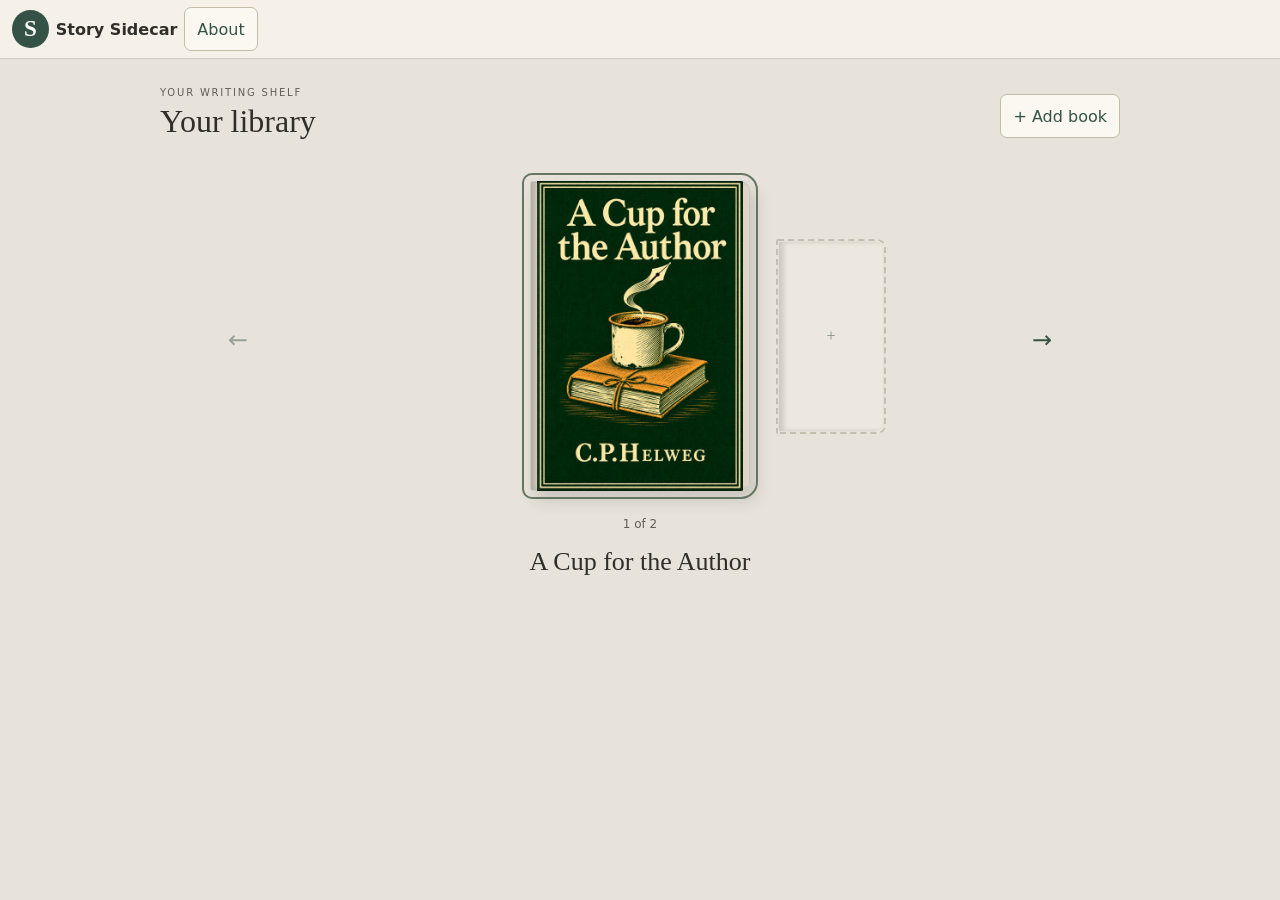
==== index.html @ a2db2263 "0.1.75" ====
<!doctype html><html lang="en"><head><meta charset="utf-8"><meta name="viewport" content="width=device-width,initial-scale=1,interactive-widget=resizes-content"><meta name="theme-color" content="#345346"><meta name="referrer" content="no-referrer"><meta http-equiv="Content-Security-Policy" content="default-src 'self'; script-src 'self'; style-src 'self'; img-src 'self' blob:; connect-src 'self' https://api.github.com; object-src 'none'; base-uri 'none'; form-action 'none'"><title>Story Sidecar Reader</title><link rel="manifest" href="manifest.webmanifest"><link rel="stylesheet" href="style.css"><link rel="stylesheet" href="shared/annotation-brush.css"><link rel="icon" href="icon.svg"><script type="module" src="app.js"></script></head><body class="library-mode">
<header><span class="brand">S</span><strong>Story Sidecar</strong><select id="ui-mode" aria-label="Reader or Writer mode"><option value="reader">Reader</option><option value="writer">Writer</option></select><button id="library-toggle" hidden>Library</button><button id="library-about">About</button><button id="previous" disabled title="Previous chapter">←</button><span id="position"></span><span id="page-count" role="status"></span><button id="next" disabled title="Next chapter">→</button><button id="outline-toggle" disabled aria-expanded="false" aria-controls="outline">Outline</button><button id="configuration-toggle" aria-expanded="false" aria-controls="configuration">Configuration</button><button id="connection-toggle" aria-expanded="false" aria-controls="updates-panel">Updates</button></header><div id="highlight-tools" hidden><span id="highlight-hint" role="status"></span> <button id="highlight-cancel">Cancel</button></div>
<section id="library" aria-label="Book library"><div class="library-heading"><div><p class="library-eyebrow">YOUR WRITING SHELF</p><h1>Your library</h1></div><button id="library-add">+ Add book</button></div><p id="library-error" role="status"></p><div class="library-carousel" aria-roledescription="carousel"><button id="library-previous" aria-label="Previous book">←</button><div id="library-track"></div><button id="library-next" aria-label="Next book">→</button></div><p id="library-position" aria-live="polite"></p><div class="library-book-heading"><h2 id="library-title"></h2><button id="book-menu-open" aria-label="Book options" aria-haspopup="dialog">⋯</button></div><div id="library-details" aria-live="polite"></div></section><dialog id="book-menu" aria-labelledby="book-menu-title"><h2 id="book-menu-title">Book options</h2><button id="book-settings">GitHub configuration</button><button id="book-check">Check remote status</button><button id="book-refresh">Refresh from remote…</button><button id="remove-book">Remove from this device…</button><button id="book-menu-close">Close</button></dialog><section id="updates-panel" hidden aria-label="Book updates"><h2>Updates</h2><button id="send-highlights">Send changes</button><button id="receive-updates">Receive changes</button><button id="fresh-copy">Refresh from remote…</button><p class="hint">Send includes saved scene text and annotations. Competing GitHub changes stop the send; local work is kept.</p><p id="peer-status" class="hint"></p><p id="updates-status" role="status"></p><button id="updates-cancel" hidden>Cancel download</button></section><section id="connection" hidden><h1 id="connection-title">Add a book from GitHub</h1><p>Private GitHub backup · available offline after download.</p><select id="saved-connections" aria-label="Saved GitHub connections" hidden><option value="">Saved GitHub connections…</option></select><label>Repository<input id="repository" placeholder="chipzulu/thetingstedcipher" autocomplete="off" autocapitalize="none" spellcheck="false"></label><label>Branch<input id="branch" value="main" autocomplete="off" autocapitalize="none" spellcheck="false"></label><section id="credential-controls" aria-label="GitHub token">
<p id="credential-status" class="hint" role="status"></p>
<div id="token-entry">
<label>GitHub access token<input id="token" type="password" autocomplete="off" spellcheck="false" autocapitalize="none"></label>
<label class="remember-choice"><input id="remember-token" type="checkbox"> Remember token on this device</label>
<p class="hint">Remembered tokens reconnect automatically. They are stored on this device without passphrase encryption.</p>
<button id="save-token">Use token</button><button id="cancel-token" hidden>Cancel</button>
</div>
<div class="actions"><button id="replace-token" hidden>Replace token</button><button id="forget-saved-token" hidden>Forget token</button></div>
<p class="hint">Use a token for this book repository. Contents read access downloads the book. Contents read and write also sends highlights.</p>
</section>
<div class="actions"><button id="download">Download book</button><button id="save-connection" hidden>Save connection</button><button id="cancel" hidden>Cancel download</button></div><progress id="progress" hidden aria-label="Book download progress"></progress><p id="status" role="status">No connection needed to read an already downloaded book.</p><p id="offline" class="hint"></p></section>
<p id="book-status" role="status">No offline book yet.</p><div class="layout"><aside id="left-cards" class="card-column" hidden aria-label="Left cards"></aside><div id="manuscript-scroll" tabindex="0" aria-label="Manuscript pages"><main id="reader" tabindex="-1"><div class="welcome">Download your desktop backup to begin.</div></main></div><aside id="right-cards" class="card-column" hidden aria-label="Right cards"></aside><aside id="right-panel" hidden><button id="close-panel" title="Close right panel">Close</button><nav id="outline" aria-label="Book outline" hidden></nav><section id="configuration" hidden><h2>Configuration</h2><fieldset id="writer-placement"><legend>Writer layout</legend><label class="config-row">Writing side<select id="writer-side"><option value="left">Left</option><option value="right" selected>Right</option></select></label><label class="config-row">Handwriting<select id="writer-top"><option value="ink">Top</option><option value="text">Bottom</option></select></label><p class="compact-hint">In BOOX APK 0.1.18+, use the pen for controls while writing; ✓ restores finger controls. In the browser, handwriting tools also accept deliberate finger taps. Tap ✓ to pause and enable other finger controls before dragging edges. Pen dragging also works and pauses writing. Tap Pen to resume. Pause handwriting with ✓ to scroll the manuscript by finger. Pen settings apply when you re-enter Writer mode.</p></fieldset><label class="check-option"><input id="annotations-layer" type="checkbox"> Show annotations</label><label class="config-row">Text size <select id="size"><option value="18">Small</option><option value="21" selected>Medium</option><option value="24">Large</option><option value="28">Extra large</option></select></label><p id="text-size-sample" aria-label="Text size sample">The morning light fell across the open book.</p><button id="browse-highlights">Saved annotations</button><label class="config-row">Page width (px)<input id="page-width" type="number" min="280" max="1600" step="10" value="740"></label><label class="config-row">Lines/page<input id="page-lines" type="number" min="15" max="60" value="28"></label><label class="config-row">Card panels<select id="card-layout"><option value="none">None</option><option value="left">Left (2)</option><option value="both">Both (4)</option></select></label><p><button id="config-eraser" hidden>Eraser style</button></p><label class="config-row">Pen thickness<select id="pen-width"><option value="2.5">Fine</option><option value="4">Medium</option><option value="6">Thick</option></select></label><label class="check-option"><input id="pen-pressure" type="checkbox"> Pressure sensitivity</label><label class="config-row sensitivity-row" for="pressure-sensitivity">Sensitivity <span class="sensitivity-control"><input id="pressure-sensitivity" type="range" min="0.5" max="3" step="0.1" value="1.4"><output id="pressure-sensitivity-value" for="pressure-sensitivity">1.4×</output></span></label><p class="compact-hint">Higher = lighter pressure. Reopen the note to apply.</p><fieldset><legend>Handwriting position</legend><label class="check-option"><input id="writing-lift" type="checkbox"> Lift note when editing</label><label class="check-option"><input id="writing-left" type="checkbox"> Move page left when editing</label></fieldset><p id="layout-note"></p><details class="config-help"><summary>Help</summary><p>Drag the handle on the page’s left edge to resize it. Configuration hides while dragging. Page width cannot exceed the screen. Pagination is a reading estimate.</p><p>Pen settings apply when you reopen a note. Existing ink stays unchanged. Sensitivity changes saved ink and browser live ink; BOOX’s native live brush uses its own pressure curve.</p><p>Lift keeps about three manuscript lines above the note. Move left uses available space without clipping the page.</p></details><button id="about-open" class="about-button">About</button></section></aside></div><output id="width-feedback" hidden></output><div id="width-handle" role="separator" aria-label="Resize manuscript page" aria-orientation="vertical" tabindex="0" hidden></div><dialog id="highlight-dialog" aria-label="Highlight notes"><div id="highlight-list"></div><section id="highlight-fields"><blockquote id="highlight-quote"></blockquote><label>Colour <select id="highlight-color"><option value="honey">Honey</option><option value="sage">Sage</option><option value="rose">Rose</option></select></label><label>Note<textarea id="highlight-body" rows="4"></textarea></label><button id="delete-annotation-note" hidden>Delete Note</button><button id="remove-annotation-highlight" hidden>Remove Highlight</button><button id="discard-unattached" hidden>Discard unattached note</button><button id="reattach-highlight">Reattach to another passage</button></section><small id="highlight-message" role="status"></small><button id="handwrite-note">Handwrite on page</button><button id="highlight-done">Close</button></dialog><dialog id="writing-page" aria-labelledby="draft-title"><div class="draft-bar"><strong id="draft-title"></strong><small id="draft-status" role="status"></small><button id="finish-draft">Done</button></div><div id="writing-prose" class="page-body scene" contenteditable="true" role="textbox" aria-label="Scene draft" aria-multiline="true" spellcheck="true"></div></dialog><dialog id="about-dialog" aria-labelledby="about-title"><h2 id="about-title">About Story Sidecar</h2><p>Reader 0.1.75</p><p id="about-native-status" role="status">Browser reader</p><p id="about-apk" hidden></p><p id="about-ink-diagnostic" role="status"></p><p><button id="about-reload">Reload Reader</button></p><p><a href="./update.html">Check for app update</a></p><button type="button" id="coffee-reset">Reset coffee timer</button><p id="coffee-reset-status" role="status"></p><button id="about-close">Close</button></dialog><script type="module" src="./about.js"></script><dialog id="coffee-dialog" aria-labelledby="coffee-title"><h2 id="coffee-title">A Cup for the Author</h2><p>I built Story Sidecar to write my own novels. If it’s helped you write yours, you’re welcome to buy me a coffee.</p><div class="coffee-settings"><label><input type="checkbox" id="coffee-humour"> Salty humour</label><small>Let the coffee book heckle me once per launch. Strong language.</small></div><p id="coffee-pending">The Ko-fi page is coming soon.</p><a id="coffee-pay" hidden target="_blank" rel="noopener noreferrer">Buy me a coffee</a><p><button id="coffee-later">Maybe later</button> <button id="coffee-supported">I’ve supported Sidecar</button></p></dialog></body></html>
---- style.css ----
:root{font-family:system-ui,sans-serif;background:#e7e3da;color:#302e28;font-size:16px;--reading-size:21px}*{box-sizing:border-box}body{margin:0}button,input,select{font:inherit}button,select{min-height:44px;border:1px solid #c5bcaa;border-radius:7px;background:#faf8f1;color:#345346;padding:8px 12px;cursor:pointer}button:disabled{opacity:.45;cursor:default}button:focus-visible,input:focus-visible,select:focus-visible{outline:3px solid #759480;outline-offset:2px}header{display:flex;align-items:center;gap:10px;padding:10px 18px;background:#f5f1e8;flex-wrap:wrap;border-bottom:1px solid #d3ccbe}header strong{margin-right:auto}header small{font-weight:400}.brand{border-radius:50%;background:#345346;color:white;font:bold 23px Georgia;padding:6px 12px}.size{display:flex;align-items:center;gap:6px}#connection{max-width:720px;margin:18px auto;padding:22px;background:#faf8f1;border:1px solid #d3ccbe;border-radius:12px}h1{font:26px Georgia}#connection label{display:block;margin:12px 0}input{display:block;width:100%;padding:10px;margin-top:6px;border:1px solid #bab1a0;border-radius:6px}.hint,#book-status{color:#625e54;font-size:13px;line-height:1.5}#book-status{padding:0 18px;overflow-wrap:anywhere}.actions{display:flex;gap:10px;flex-wrap:wrap}progress{width:100%;margin-top:12px}#status{overflow-wrap:anywhere}#status.error{color:#8b3328}.layout{display:flex;align-items:flex-start;gap:18px;max-width:1250px;margin:auto;padding:0 18px}nav{width:270px;flex-shrink:0;background:#f6f2e9;padding:12px;border-radius:8px;max-height:75vh;overflow:auto;position:sticky;top:8px}nav button{display:block;border:0;text-align:left;width:100%;background:transparent;font-size:14px}nav details>div{padding-left:15px}nav summary{padding:12px 4px;cursor:pointer}nav button[aria-current]{background:#345346;color:white}main{max-width:760px;min-width:0;flex:1;margin:auto;background:#f4eedc;padding:clamp(22px,5vw,64px);box-shadow:0 5px 20px #3b342315;border:1px solid #dcd1b8;min-height:65vh;font:var(--reading-size)/1.65 Georgia,serif;overflow-wrap:break-word}main:focus{outline:none}.welcome{font:18px/1.6 system-ui}.chapter-title{text-align:center;font-size:1.15em;font-weight:400;margin:1.7em 0 2.5em;text-transform:uppercase}.chapter-subtitle,.scene-subtitle{text-align:center;font-style:italic;font-size:1em;font-weight:400;margin:2em 0 1.5em}.scene p{margin:0;text-indent:1.3em;min-height:1.65em}.scene p:first-child{ text-indent:0}.scene blockquote{margin:1em 1.6em}.scene blockquote p{text-indent:0}.scene hr,.scene-break{border:0;text-align:center;margin:1.5em 0}.scene hr:after{content:'* * *'}.scene-break{font-size:.8em}.scene [data-indent="1"]{margin-left:0.5cm;text-indent:0}.scene [data-indent="2"]{margin-left:1cm;text-indent:0}.scene [data-indent="3"]{margin-left:1.5cm;text-indent:0}.scene [data-indent="4"]{margin-left:2cm;text-indent:0}.cover{text-align:center}.cover img{display:block;max-width:100%;max-height:73vh;object-fit:contain;margin:auto}.cover h1{font-size:1.7em}.cover p{margin:.5em 0}footer{display:flex;align-items:center;justify-content:center;gap:18px;padding:25px 12px}#position{font-size:13px;color:#625e54}[hidden]{display:none!important}@media(max-width:700px){header{padding:8px;gap:6px}header strong{font-size:14px}.size{font-size:13px}#connection{margin:12px;padding:16px}.layout{display:block;padding:0 10px}nav{position:static;width:auto;max-height:45vh;margin-bottom:14px}main{padding:30px 22px}.scene blockquote{margin:1em .8em}footer{gap:8px}}
.scene [data-indent="5"]{margin-left:2.5cm;text-indent:0}.scene [data-indent="6"]{margin-left:3cm;text-indent:0}.scene [data-indent="7"]{margin-left:3.5cm;text-indent:0}.scene [data-indent="8"]{margin-left:4cm;text-indent:0}.scene [data-indent="9"]{margin-left:4.5cm;text-indent:0}.scene [data-indent="10"]{margin-left:5cm;text-indent:0}
/* Reader 0.1.1: fixed workspace with independently scrolling pages and panels. */
html,body{height:100%;overflow:hidden}body{display:flex;flex-direction:column}header{flex:none;z-index:8;padding:7px 12px;gap:7px}header #position{max-width:200px;overflow:hidden;text-overflow:ellipsis;white-space:nowrap}#book-status{flex:none;margin:5px 12px;padding:0;font-size:11px;white-space:nowrap;overflow:hidden;text-overflow:ellipsis}#connection{position:fixed;top:65px;right:12px;left:auto;width:min(620px,calc(100vw - 24px));max-height:calc(100dvh - 85px);overflow:auto;z-index:10;margin:0;box-shadow:0 10px 45px #0003}.layout{position:relative;display:flex;flex:1;min-height:0;width:calc(100% - 16px);max-width:none;margin:0 8px;padding:0;gap:0;justify-content:center;align-items:stretch;overflow:hidden}#manuscript-scroll{width:calc(var(--page-width,740px) + 32px);flex:none;min-width:0;height:100%;overflow-y:scroll;overflow-x:hidden;scrollbar-gutter:stable;position:relative;padding:0 0 20px;overscroll-behavior:contain}main{width:var(--page-width,740px);max-width:100%;min-height:0;flex:none;margin:0 auto;padding:0;background:transparent;border:0;box-shadow:none;font:var(--reading-size)/1.65 Georgia,serif;overflow-wrap:anywhere}.reading-page{padding:20px clamp(20px,4vw,52px) 28px;background:#f4eedc;border:1px solid #dcd1b8;box-shadow:0 3px 9px #3b34231a;margin:0 0 20px}.page-heading{height:32px;line-height:20px;font:12px/20px Georgia,serif;text-align:right;overflow:hidden;white-space:nowrap;text-overflow:ellipsis;color:#625e54}.page-body{display:flow-root;line-height:inherit}.page-body p{margin:0;min-height:1.65em;text-indent:1.3em}.page-body p.continued{ text-indent:0 }.page-body h1{font-size:1.15em;line-height:1.65;margin:1em 0 2em;font-weight:400;text-align:center}.page-body h2,.page-body .chapter-subtitle{font-size:1em;line-height:1.65;font-style:italic;text-align:center;margin:1em 0}.page-body .scene-break{height:1.65em;line-height:1.65;margin:1.65em 0;text-align:center;font-size:inherit}.page-body blockquote{margin:0}.page-body .quote-line{margin-left:1em;margin-right:1em;text-indent:0}.page-body [data-indent]{text-indent:0}.page-body [data-indent="1"]{margin-left:.5cm}.page-body [data-indent="2"]{margin-left:1cm}.page-body [data-indent="3"]{margin-left:1.5cm}.page-body [data-indent="4"]{margin-left:2cm}.page-body [data-indent="5"]{margin-left:2.5cm}.page-body [data-indent="6"]{margin-left:3cm}.page-body [data-indent="7"]{margin-left:3.5cm}.page-body [data-indent="8"]{margin-left:4cm}.page-body [data-indent="9"]{margin-left:4.5cm}.page-body [data-indent="10"]{margin-left:5cm}.cover,.welcome{padding:26px;background:#f4eedc;border:1px solid #dcd1b8}.cover img{max-height:70dvh}.card-column{flex:none;min-width:0;display:flex;flex-direction:column;gap:12px;padding:0 6px;height:100%}.reference-card{min-height:0;flex:1;display:flex;flex-direction:column;border:1px solid #d3c9b4;border-radius:8px;background:#f4eedc;overflow:hidden}.reference-card select{width:100%;flex:none;font-size:12px;min-width:0;border:0;border-bottom:1px solid #d3c9b4}.card-scroll{overflow:auto;flex:1;min-height:0;padding:12px}.card-scroll p,.card-scroll h3{min-width:240px;font:15px/1.5 Georgia;white-space:pre-wrap}.card-scroll h3{font-weight:bold}.card-scroll img{width:260px;height:auto}#right-panel{flex:none;min-width:0;background:#f6f2e9;border:1px solid #d3ccbe;padding:10px;overflow:auto;z-index:6}#right-panel.overlay{position:absolute;right:0;top:0;bottom:0;box-shadow:-8px 0 25px #0002}#right-panel nav{position:static;max-height:none;width:auto;padding:0;overflow:visible}#close-panel{display:block;margin-left:auto;font-size:13px}#configuration h2{font-size:17px}#configuration label{display:block;font-size:14px;margin:16px 0}#configuration input,#configuration select{width:100%}#configuration p{font-size:13px;line-height:1.5}#width-handle{position:fixed;top:45%;height:90px;width:12px;background:#34534699;border:3px solid #f4eedc;border-radius:8px;z-index:7;cursor:ew-resize;touch-action:none}#width-handle:focus-visible{outline:2px solid #345346}@media(max-width:700px){header{padding:6px;gap:4px}header button{font-size:12px;padding:6px 8px}header strong{font-size:12px}header #position{max-width:70px;font-size:10px}.size{font-size:12px}.size select{padding:4px;min-height:38px}.brand{font-size:18px;padding:5px 9px}#connection{top:100px;max-height:calc(100dvh - 115px)}.reading-page{padding-left:22px;padding-right:22px}#right-panel nav{margin:0}}

/* Keep the manuscript anchored to the screen, independent of right tool panels. */
#manuscript-scroll{position:absolute;left:50%;transform:translateX(calc(-50% - var(--writing-shift, 0px)));top:0;bottom:0}.card-column{position:absolute;top:0;bottom:0}#right-panel{position:absolute;right:0;top:0;bottom:0}#right-panel.overlay{right:0}#page-count{font-size:12px;color:#625e54;white-space:nowrap}.chapter-pages{line-height:inherit}nav button[aria-current]{background:#345346;color:white}header #position{max-width:170px}@media(max-width:700px){#page-count{font-size:10px}header #position{max-width:60px}}

#credential-controls{border-top:1px solid #d3ccbe;border-bottom:1px solid #d3ccbe;padding:10px 0;margin:14px 0}#connection .remember-choice{display:flex;align-items:center;gap:10px}#remember-token{width:20px;height:20px;margin:0;flex:none}
#writing-page{padding:0;border:1px solid #dcd1b8;background:#f4eedc;color:inherit;width:min(var(--page-width,740px),96vw);max-height:95dvh}
#writing-page[open]{display:flex;flex-direction:column;height:92dvh}
#writing-page::backdrop{background:#403a3060}
.draft-bar{display:flex;align-items:center;gap:.65em;border-bottom:1px solid #dcd1b8;padding:.4em .7em}
.draft-bar strong{overflow:hidden;text-overflow:ellipsis;white-space:nowrap}
.draft-bar small{margin-left:auto}
#writing-prose{flex:1;min-height:0;overflow:auto;outline:0;padding:1em clamp(20px,4vw,52px) 3em;font:var(--reading-size)/1.65 Georgia,serif;overflow-wrap:anywhere;scroll-padding-block:2em}
#highlight-dialog{width:min(30em,88vw);max-height:80dvh;overflow:auto;background:#fffbee;color:#332f28;border:1px solid #cbbd9f;border-radius:8px}#highlight-dialog label,#highlight-list button{display:block;margin:.5em 0}#highlight-body{display:block;width:100%;font:18px/1.4 Georgia,serif}#highlight-quote{border-left:3px solid #bd9843;margin:.5em 0;padding:.5em 1em;max-height:5em;overflow:auto}#highlight-done{float:right}#highlight-message{display:block;margin:.5em 0}

#highlight-tools{padding:.35em .7em;background:#f4eedc;font-size:.9em}::highlight(pending-word){background:#dbc579}

mark[data-annotation]{color:inherit;background:linear-gradient(178deg,transparent 9%,var(--ink,#d8b84e85) 16%,var(--ink,#d8b84e85) 83%,transparent 92%);border-radius:.18em;box-decoration-break:clone;-webkit-box-decoration-break:clone}
mark[data-color="sage"]{--ink:#91b47e88}mark[data-color="rose"]{--ink:#d3919c88}

.ink-note { margin:.6em 0 1em; padding:.45em; background:#faf7eb; border:1px solid #cbbf9f; border-radius:5px; font:16px/1.4 system-ui; text-indent:0; }
.ink-actions { display:flex; flex-wrap:wrap; gap:6px; margin-bottom:6px; }
.annotation-ink { display:block; width:100%; height:auto; background:transparent; }
.ink-note svg { touch-action:none; user-select:none; }
.ink-note small { display:block; }
.annotations-hidden mark[data-annotation] { background:transparent!important; }
.annotations-hidden .ink-note { display:none; }
.ink-note { position:relative; padding-top:1.6em; }
.ink-note.editing { border:2px solid #416953; box-shadow:0 0 0 1px #41695333; }
.ink-note .note-collapse { position:absolute; right:3px; top:2px; padding:0 .35em; min-height:24px; font-size:20px; border:0; background:transparent; color:#416953; }
.ink-note.collapsed { padding:.4em 2em .4em .7em; cursor:pointer; font-size:13px; }
.ink-note:not(.editing) { cursor:pointer; }
.annotation-menu { position:fixed; margin:0; padding:.35em; border:1px solid #b8ac93; border-radius:7px; max-width:calc(100vw - 12px); background:#faf7eb; box-shadow:0 4px 18px #0003; }
.annotation-menu::backdrop { background:transparent; }
.annotation-menu button { display:block; width:100%; text-align:left; margin:.15em 0; }
.annotation-highlighting p[data-block] { touch-action:none; user-select:none; }
::highlight(annotation-drag) { background:#d8b84e85; }
mark[data-anchor-kind=point] { background:transparent!important; }
.ink-actions[hidden] { display:none; }

.ink-note .note-accept { position:absolute;right:42px;top:2px;min-width:36px;min-height:32px;padding:0 .35em;font-size:22px;color:#416953;background:#fffdf5;border:1px solid #416953;border-radius:5px; }

#configuration .check-option { display:flex; align-items:center; gap:8px; }
#configuration .check-option input { width:auto; flex:none; }
.layout.writing-shifted .card-column { visibility:hidden; }
#manuscript-scroll { overflow-anchor:none; }

#configuration #text-size-sample { font:var(--reading-size)/1.65 Georgia,serif; padding:12px; background:#f4eedc; border:1px solid #dcd1b8; }

.note-palette{position:fixed;z-index:30;display:flex;gap:3px;padding:4px;background:#faf7eb;border:1px solid #b8ac93;border-radius:9px;box-shadow:0 3px 12px #0002;max-width:calc(100vw - 16px);max-height:calc(100dvh - 80px);overflow:auto;}
.note-palette.vertical{flex-direction:column;}
.note-palette button{flex:none;width:42px;height:44px;min-height:44px;padding:6px;display:flex;align-items:center;justify-content:center;font-size:23px;background:transparent;border:0;border-radius:5px;}
.note-palette button[aria-pressed=true]{background:#345346;color:#fff;}
.note-palette svg{width:24px;height:24px;fill:none;stroke:currentColor;stroke-width:1.8;stroke-linecap:round;stroke-linejoin:round;}
.note-palette .palette-handle{cursor:grab;touch-action:none;color:#625e54;}
.note-palette .palette-handle:active{cursor:grabbing;}

.about-button{font-size:.85rem;padding:5px 12px}#about-dialog{max-width:min(420px,calc(100vw - 40px))}#about-dialog::backdrop{background:#0005}

/* Library uses static page changes rather than animation for E-Ink. */
body.library-mode .layout,body.library-mode #book-status,body.library-mode #previous,body.library-mode #next,body.library-mode #position,body.library-mode #page-count,body.library-mode #outline-toggle,body.library-mode #configuration-toggle{display:none!important}
body:not(.library-mode) #library-about{display:none}
#library{flex:1;min-height:0;overflow:auto;padding:28px max(18px,calc((100vw - 960px)/2)) 36px;background:#e7e3da;text-align:center}
.library-heading{display:flex;align-items:center;justify-content:space-between;gap:16px;text-align:left;margin-bottom:18px}.library-heading h1{font:32px Georgia;margin:5px 0}.library-eyebrow{font-size:10px;letter-spacing:.18em;color:#625e54;margin:0}
.library-carousel{display:flex;align-items:center;gap:12px;max-width:850px;margin:auto}.library-carousel>button{flex:none;font-size:24px;background:transparent;border-color:transparent}
#library-track{display:flex;align-items:center;justify-content:center;gap:26px;flex:1;min-width:0;min-height:300px;touch-action:pan-y;overflow:hidden;padding:18px 12px 26px}
.shelf-book{flex:0 0 min(40vw,220px);height:310px;padding:0;border:0;background:transparent;box-shadow:6px 9px 16px #302e282b;border-radius:2px 9px 9px 2px;overflow:hidden;position:relative}
.shelf-book:after{content:'';position:absolute;inset:0;pointer-events:none;box-shadow:inset 5px 0 5px #0003,inset 8px 0 2px #fff2;border:1px solid #0001;border-radius:inherit}
.shelf-cover{display:flex;align-items:center;justify-content:center;width:100%;height:100%;background:#536354;color:#fff9e8;font:23px/1.35 Georgia;padding:20px;overflow-wrap:anywhere}.shelf-cover:has(img){padding:0;background:#ddd6c8}.shelf-cover img{width:100%;height:100%;object-fit:contain}
.shelf-book.neighbour{flex-basis:110px;height:195px;opacity:.65}.shelf-book.neighbour .shelf-cover{font-size:16px;padding:10px}.shelf-book.neighbour .shelf-cover:has(img){padding:0}
.shelf-book.add-book{box-shadow:none;border:2px dashed #b4ac9a}.add-book .shelf-cover{background:#f0ece2;color:#52614e;font:58px Georgia}.shelf-book.selected{outline:2px solid #647661;outline-offset:6px}
#library-position{font-size:12px;color:#625e54;margin:0}#library-title{font:26px Georgia;margin:16px 0 12px}#library-details{font-size:13px;color:#625e54;line-height:1.6}#library-details p{margin:3px 0}#library-details p:first-child{color:#345346;font-weight:600}#library-error{color:#8b3328}
@media(max-width:600px){#library{padding:20px 12px}.library-heading h1{font-size:27px}#library-track{gap:14px;min-height:270px;padding-left:8px;padding-right:8px}.shelf-book{height:250px;flex-basis:min(49vw,180px)}.shelf-book.neighbour{display:none}.library-carousel{gap:2px}}

.shelf-spacer{flex:0 0 110px;height:195px}@media(max-width:600px){.shelf-spacer{display:none}}
body.library-mode #send-highlights,body.library-mode #fresh-copy{display:none!important}

body.library-mode #connection-toggle{display:none}
.library-book-heading{display:flex;align-items:center;justify-content:center;gap:12px}.library-book-heading button{font-size:25px;min-width:44px}
#book-menu{width:min(360px,calc(100vw - 30px));border:1px solid #b4ac9a;border-radius:10px;background:#f6f2e9;color:#302e28;padding:22px}#book-menu h2{font:24px Georgia;margin-top:0}#book-menu button{display:block;width:100%;margin:10px 0;text-align:left}#book-menu::backdrop{background:#0004}
#updates-panel{position:fixed;right:12px;top:65px;z-index:10;width:min(330px,calc(100vw - 24px));max-height:calc(100dvh - 85px);overflow:auto;padding:18px;background:#f6f2e9;border:1px solid #c5bcaa;border-radius:10px;box-shadow:0 8px 24px #0002}#updates-panel h2{margin:0 0 12px;font:24px Georgia}#updates-panel>button{display:block;width:100%;margin:8px 0;text-align:left}#updates-status{font-size:13px;line-height:1.5;overflow-wrap:anywhere}

#library-error{color:#625e54}#library-error.error{color:#8b3328}

.annotation-conflict{width:min(850px,calc(100vw - 24px));max-height:90dvh;overflow:auto;background:#f6f2e9;border:1px solid #b4ac9a;border-radius:10px;padding:20px}.annotation-conflict::backdrop{background:#0005}.conflict-previews{display:grid;grid-template-columns:1fr 1fr;gap:15px}.conflict-previews section{min-width:0;border:1px solid #d3ccbe;padding:12px;overflow-wrap:anywhere}.conflict-previews svg{width:100%;height:auto}.annotation-conflict>button{margin:12px 8px 0 0}@media(max-width:550px){.conflict-previews{grid-template-columns:1fr}}

#configuration h2{margin:5px 0 10px}#configuration label{margin:7px 0;font-size:13px}#configuration label.config-row{display:grid;grid-template-columns:95px minmax(0,1fr);align-items:center;gap:8px;min-height:40px}#configuration .config-row input,#configuration .config-row select{margin:0;min-width:0;padding:6px;min-height:38px;font-size:13px}#configuration #text-size-sample{margin:5px 0 9px;padding:8px;line-height:1.3}#configuration fieldset{margin:10px 0 5px;padding:5px 8px;border:1px solid #d3ccbe}#configuration fieldset legend{font-size:12px}#configuration .check-option{min-height:32px}#configuration .check-option input{margin:0}#configuration .sensitivity-control{display:flex;align-items:center;gap:6px;min-width:0}#configuration .sensitivity-control input{flex:1;width:0;min-height:40px;padding:0}#configuration output{font-size:12px;min-width:31px;text-align:right}#configuration .compact-hint{font-size:11px;line-height:1.3;margin:3px 0 8px}#configuration #layout-note:empty{display:none}#configuration #layout-note{font-size:11px;line-height:1.3;margin:5px 0}#configuration .config-help{font-size:12px;margin:8px 0}#configuration .config-help summary{cursor:pointer;padding:5px 0}#configuration .config-help p{font-size:12px;margin:6px 0}#configuration #about-open{margin-top:5px}

#configuration input[type="range"],#configuration input[type="checkbox"]{accent-color:#345346}

/* Keep the layout stable while exposing the prose during width adjustment. */
body.resizing-page #right-panel{visibility:hidden;pointer-events:none}
#width-feedback{position:fixed;top:90px;left:50%;transform:translateX(-50%);z-index:20;background:#345346;color:#fff;padding:7px 12px;border-radius:6px;font:13px system-ui;pointer-events:none}
body.library-mode #width-handle,body.library-mode #width-feedback{display:none!important}

.ink-recognition{width:min(650px,90vw);max-height:85vh;box-sizing:border-box}.ink-recognition textarea{width:100%;height:40vh;box-sizing:border-box;font:inherit;resize:vertical}.ink-recognition::backdrop{background:#0005}

.converted-status{font-size:14px;color:#345346}

/* Writer workspace, step 1: independent layout, no ink or editing surfaces. */
.layout.writer-mode #manuscript-scroll{transform:none;--writing-shift:0px}
.layout.writer-mode .card-column{display:none!important}
.layout.writer-single:not(.writer-show-manuscript) #manuscript-scroll,
.layout.writer-show-manuscript #writer-workspace{visibility:hidden;pointer-events:none}
#writer-switch{position:absolute;top:0;bottom:0;margin:0;padding:2px;z-index:4;writing-mode:vertical-rl;touch-action:none;user-select:none;border:0;border-radius:0;background:#e2e5da;color:#354c40;font:600 14px system-ui;letter-spacing:.04em}
#writer-workspace{position:absolute;top:0;bottom:0;min-width:0;display:flex;flex-direction:column;border:1px solid #bcb7a8;background:#f7f4eb;overflow:hidden}
.writer-toolbar{flex:none;display:flex;flex-wrap:wrap;align-items:center;gap:7px;padding:8px 10px;border-bottom:1px solid #cbc5b6;font-size:13px}
.writer-toolbar strong{flex:1;min-width:100px}.writer-toolbar small{display:block;font-size:11px;font-weight:400;color:#6a665b}
.writer-toolbar label{display:flex;align-items:center;gap:6px;flex:1;white-space:nowrap}
.writer-toolbar select,.writer-toolbar button{font-size:13px;padding:5px 8px;min-height:40px;min-width:0}
.writer-frames{position:relative;flex:1;min-height:0;overflow:hidden}
#writer-ink,#writer-text{position:absolute;left:0;right:0;overflow:auto;overscroll-behavior:contain;padding:12px 16px;background:#faf8f0}
#writer-ink{background:#f4eedc}#writer-workspace h2{font:16px system-ui;margin:0 0 15px;color:#345346}
.writer-placeholder{font:14px/1.6 system-ui;color:#746f63;margin:0;max-width:28em}
.writer-edge{position:absolute;touch-action:none;user-select:none;z-index:4;background:#e4e0d6;outline-offset:-3px}
.writer-edge.vertical{top:0;bottom:0;width:28px;cursor:col-resize}
.writer-edge.horizontal{left:0;right:0;height:28px;cursor:row-resize}
.writer-edge:before{content:'';position:absolute;border-radius:4px;background:#6b8070}
.writer-edge.vertical:before{width:4px;height:64px;left:12px;top:calc(50% - 32px)}
.writer-edge.horizontal:before{height:4px;width:64px;top:12px;left:calc(50% - 32px)}
.writer-edge:focus-visible{outline:3px solid #345346}.writer-edge:hover:before,.writer-resizing .writer-edge:before{background:#345346}
.writer-resizing{user-select:none}.writer-resizing #right-panel{visibility:hidden;pointer-events:none}
@media(max-width:600px){.writer-toolbar{gap:3px;padding:5px}.writer-toolbar label{font-size:11px;gap:3px}.writer-toolbar select,.writer-toolbar button{font-size:11px;padding:3px}.writer-placeholder{font-size:12px}#writer-ink,#writer-text{padding:10px}}

/* Compact mode control and real writer ink. Layout settings live in Configuration. */
header strong{margin-right:0}header #ui-mode{margin-right:auto;min-height:38px;padding:4px 8px}
body.library-mode #ui-mode{display:none!important}
#writer-ink{padding:0;display:flex;flex-direction:column;overflow:hidden}
.writer-ink-heading{flex:none;display:flex;align-items:center;justify-content:space-between;gap:4px;padding:3px 8px;border-bottom:1px solid #d9d0bc;min-height:38px}
#writer-workspace .writer-ink-heading h2{font:12px system-ui;margin:0}
#writer-ink-tools{display:flex;align-items:center;gap:2px}
#writer-ink-tools>button,#writer-ink-tools>details>summary{min-height:32px;height:32px;min-width:32px;padding:2px 5px;font-size:22px;line-height:28px;text-align:center;border:0;border-radius:4px;background:transparent;color:#345346;cursor:pointer}
#writer-ink-tools>button[aria-pressed=true]{background:#345346;color:#fff}
.writer-more>summary{list-style:none}.writer-more>summary::-webkit-details-marker{display:none}
.writer-more>div{position:absolute;right:4px;top:38px;z-index:8;background:#faf8f1;border:1px solid #b8ac93;box-shadow:0 4px 12px #0002;padding:4px;display:flex;flex-direction:column;max-height:calc(100% - 44px);overflow:auto}
.writer-more>div button{font-size:13px;text-align:left;min-height:40px}
.writer-ink-scroll{flex:1;min-height:0;overflow:auto;scrollbar-gutter:stable;overscroll-behavior:contain}
#writer-ink-canvas{padding:0 5px;min-height:100%}
#writer-ink-canvas .annotation-ink{touch-action:none;user-select:none;cursor:crosshair}
#writer-ink-canvas>small{display:block;font:10px/1.4 system-ui;color:#52624e;padding:2px 4px;overflow-wrap:anywhere}
#writer-ink-canvas>[role=status]{position:sticky;bottom:0;background:#f4eedc;pointer-events:none}
.writer-local-hint{font:12px/1.5 system-ui;color:#706b61;margin-top:20px}
body.writer-pen-active #manuscript-scroll,body.writer-pen-active #writer-text{touch-action:none}
body.writer-pen-active #writer-ink-canvas{touch-action:none}
#writer-placement .compact-hint{margin:8px 0}

.writer-tools-locked{pointer-events:none;opacity:.5}

#writer-ink-tools>button svg{width:21px;height:21px;fill:none;stroke:currentColor;stroke-width:1.8;stroke-linecap:round;stroke-linejoin:round;display:block}
body:not(.writer-pen-active) #writer-ink-canvas .annotation-ink{touch-action:pan-y}

/* Match the native white ink surface throughout the writer frame. */
#writer-ink,.writer-ink-scroll,#writer-ink-canvas,#writer-ink-canvas .annotation-ink,#writer-ink-canvas>[role=status]{background:#fff}
body.writer-pen-active #writer-column-edge,body.writer-pen-active #writer-row-edge{touch-action:none}

#writer-text-controls{display:flex;gap:6px;flex-wrap:wrap} #writer-accepted p,#writer-pending{white-space:pre-wrap;overflow-wrap:anywhere} #writer-pending{border-left:3px solid #345346;padding:10px;background:#f3f5ee} #writer-pending.stale{border-color:#92723d} #writer-conversion-status{font-size:.85rem}

/* Closed popover content must not reserve native pen exclusion rectangles. */
.writer-more:not([open])>div{display:none}

[data-working-draft]{background:#dfe8df;box-shadow:inset 0 -1px #6f8c75;box-decoration-break:clone;-webkit-box-decoration-break:clone}
.working-draft-dialog{width:min(650px,90vw);max-height:85vh;overflow:auto;background:#faf7ed;border:1px solid #b9ae98;border-radius:8px;padding:20px}.working-draft-dialog textarea{display:block;width:100%;min-height:160px;font:17px/1.5 Georgia}.working-draft-dialog button{margin:8px 8px 0 0}.working-draft-dialog select{max-width:100%}

.annotation-menu { z-index:1000; }
.annotation-menu[open]:not(:modal) { display:flex; flex-wrap:wrap; align-items:center; gap:3px; }
.annotation-menu:not(:modal) button { display:inline-block; width:auto; text-align:center; }
.annotation-menu .annotation-menu-drag { cursor:move; touch-action:none; }

#writer-draft-text { width:100%; min-height:160px; box-sizing:border-box; font:inherit; resize:vertical; }
#writer-draft-actions { display:flex; flex-wrap:wrap; gap:6px; }

.writer-text-surface { position:relative; }
#writer-draft-text,#writer-text-mirror { font:18px/1.5 Georgia,serif; padding:10px; border:1px solid #b9ae98; border-radius:4px; box-sizing:border-box; white-space:pre-wrap; overflow-wrap:break-word; tab-size:8; }
#writer-draft-text { display:block; height:210px; resize:none; background:transparent; color:transparent; caret-color:#254936; position:relative; }
#writer-draft-text::selection { background:transparent; }
#writer-text-mirror { position:absolute; inset:0; pointer-events:none; overflow:hidden; background:#fffdf5; padding:0; }
#writer-text-mirror>div { padding:10px; box-sizing:border-box; }
.writer-selection { color:inherit; background:#c8dacb; }
.writer-caret { border-left:2px solid #315b42; background:none; }
#writer-text-target { font-size:12px; color:#315b42; margin:4px 0; }

.paste-destination{position:fixed;bottom:18px;left:24px;z-index:1100;background:#faf7eb;border:1px solid #58715b;border-radius:6px;padding:10px;display:flex;gap:8px;align-items:center;max-width:90vw;}
::highlight(paste-destination){background:#91b49b;color:#122d1a;}

#writer-text-controls {position:sticky;top:-12px;background:#faf8f0;z-index:2;padding:4px 0;}

#writer-text-controls {gap:4px;flex-wrap:wrap;top:-12px;}
#writer-text-controls button {padding:5px 9px;min-height:34px;font-size:14px;margin:0;}
.writer-text-info {display:flex;flex-wrap:wrap;gap:4px 10px;font-size:12px;line-height:1.35;color:#49614e;margin:4px 0 7px;}
.writer-text-info #writer-conversion-status,.writer-text-info #writer-text-target {font-size:inherit;margin:0;}
.selection-copy-popup {position:fixed;z-index:1400;padding:3px;background:#faf7eb;border:1px solid #879d88;border-radius:5px;box-shadow:0 2px 8px #0002;}
.selection-copy-popup[hidden] {display:none;}
.selection-copy-popup button {margin:0;padding:5px 13px;}

.writer-proposed {color:#6b7c6d;font:inherit;text-decoration:underline dotted #9ca99d;text-underline-offset:3px;}

.manuscript-target-caret{position:fixed;width:2px;background:currentColor;pointer-events:none;z-index:8}
::highlight(manuscript-target){background:#a7bbaa;color:inherit}

.annotation-menu[open]:not(:modal){width:max-content;max-height:calc(100dvh - 12px);overflow:auto}
.scene p[data-paragraph]{white-space:pre-wrap}

.coffee-settings{font:14px system-ui;text-align:left;margin:1rem auto;max-width:26rem}.coffee-settings summary{cursor:pointer}.coffee-settings label{display:block;margin:.6em 0}.coffee-settings input{display:inline;width:auto}.coffee-settings small{display:block}.coffee-face{position:relative}.coffee-face img{height:100%;width:100%;object-fit:contain}.coffee-slip{position:absolute;bottom:15%;left:0;right:0;background:#fff6da;color:#272218;padding:.4em;font:clamp(11px,1.25vw,16px)/1.2 Georgia,serif;text-align:center;box-shadow:0 1px 3px #0004}.coffee-face.shelf-cover{padding:0}

[data-input-events]{max-height:45vh;overflow:auto;white-space:pre-wrap;font:12px/1.5 monospace}
---- shared/annotation-brush.css ----
.annotation-paint,.annotation-tip{position:fixed;pointer-events:none}.annotation-paint{inset:0;z-index:2;overflow:hidden}.annotation-paint i{display:block;position:absolute;opacity:.38;clip-path:polygon(1% 20%,23% 14%,65% 17%,98% 11%,100% 24%,99% 83%,81% 88%,45% 84%,0 91%);border-radius:.2em}.annotation-tip{z-index:20;white-space:pre-wrap;max-width:265px;max-height:8em;overflow:hidden;background:#fffbee;color:#332f28;border:1px solid #cbbd9f;border-radius:5px;padding:.5em;font:15px/1.35 Georgia,serif}

.annotation-tip{pointer-events:auto;cursor:pointer;text-align:left;max-width:min(265px,95vw)}.annotation-tip .annotation-ink{display:block;width:180px;max-width:100%;height:64px}
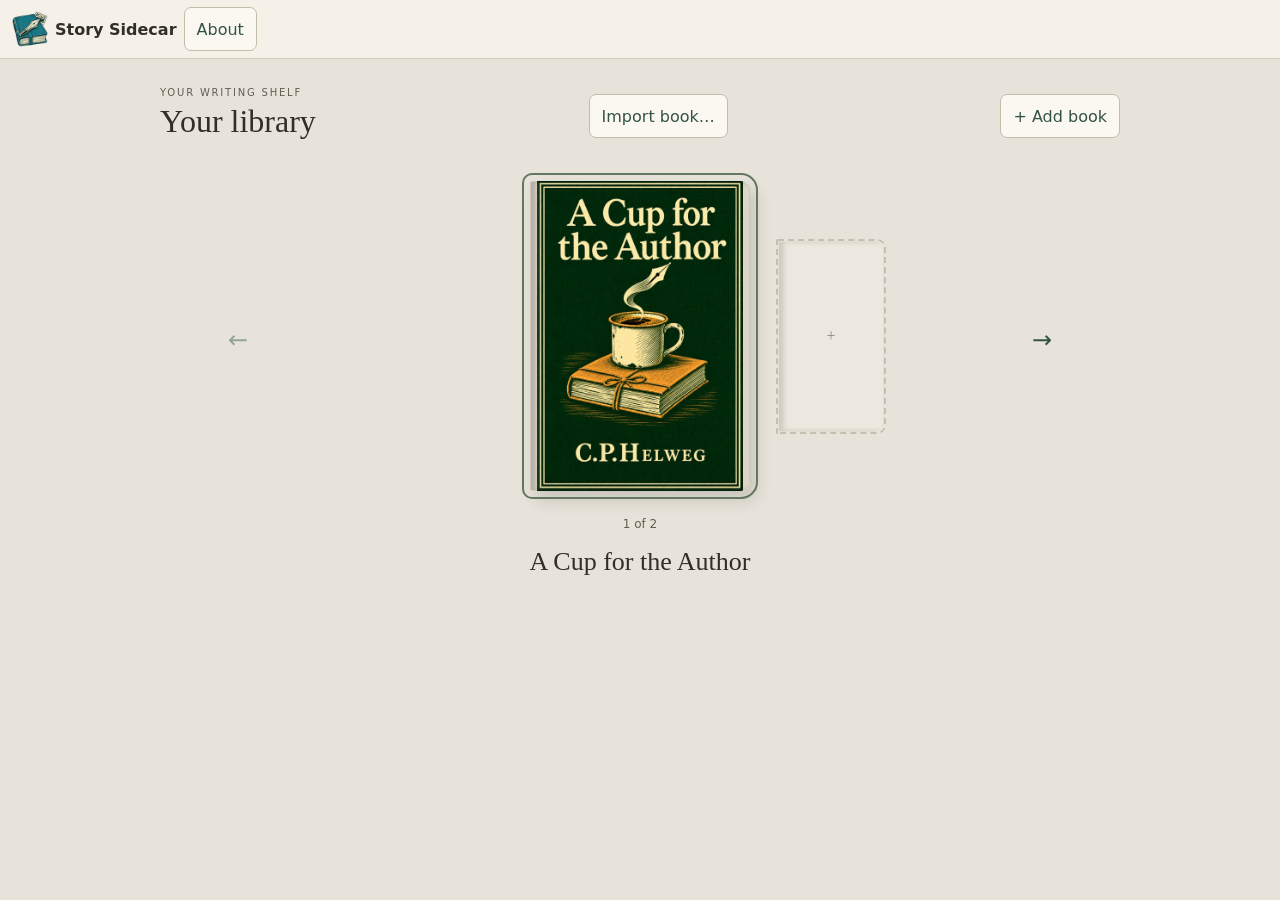
==== commit b1330f1f: "0.1.79" ====
--- a/index.html
+++ b/index.html
@@ -1,6 +1,6 @@
 <!doctype html><html lang="en"><head><meta charset="utf-8"><meta name="viewport" content="width=device-width,initial-scale=1,interactive-widget=resizes-content"><meta name="theme-color" content="#345346"><meta name="referrer" content="no-referrer"><meta http-equiv="Content-Security-Policy" content="default-src 'self'; script-src 'self'; style-src 'self'; img-src 'self' blob:; connect-src 'self' https://api.github.com; object-src 'none'; base-uri 'none'; form-action 'none'"><title>Story Sidecar Reader</title><link rel="manifest" href="manifest.webmanifest"><link rel="stylesheet" href="style.css"><link rel="stylesheet" href="shared/annotation-brush.css"><link rel="icon" href="icon.svg"><script type="module" src="app.js"></script></head><body class="library-mode">
-<header><span class="brand">S</span><strong>Story Sidecar</strong><select id="ui-mode" aria-label="Reader or Writer mode"><option value="reader">Reader</option><option value="writer">Writer</option></select><button id="library-toggle" hidden>Library</button><button id="library-about">About</button><button id="previous" disabled title="Previous chapter">←</button><span id="position"></span><span id="page-count" role="status"></span><button id="next" disabled title="Next chapter">→</button><button id="outline-toggle" disabled aria-expanded="false" aria-controls="outline">Outline</button><button id="configuration-toggle" aria-expanded="false" aria-controls="configuration">Configuration</button><button id="connection-toggle" aria-expanded="false" aria-controls="updates-panel">Updates</button></header><div id="highlight-tools" hidden><span id="highlight-hint" role="status"></span> <button id="highlight-cancel">Cancel</button></div>
-<section id="library" aria-label="Book library"><div class="library-heading"><div><p class="library-eyebrow">YOUR WRITING SHELF</p><h1>Your library</h1></div><button id="library-add">+ Add book</button></div><p id="library-error" role="status"></p><div class="library-carousel" aria-roledescription="carousel"><button id="library-previous" aria-label="Previous book">←</button><div id="library-track"></div><button id="library-next" aria-label="Next book">→</button></div><p id="library-position" aria-live="polite"></p><div class="library-book-heading"><h2 id="library-title"></h2><button id="book-menu-open" aria-label="Book options" aria-haspopup="dialog">⋯</button></div><div id="library-details" aria-live="polite"></div></section><dialog id="book-menu" aria-labelledby="book-menu-title"><h2 id="book-menu-title">Book options</h2><button id="book-settings">GitHub configuration</button><button id="book-check">Check remote status</button><button id="book-refresh">Refresh from remote…</button><button id="remove-book">Remove from this device…</button><button id="book-menu-close">Close</button></dialog><section id="updates-panel" hidden aria-label="Book updates"><h2>Updates</h2><button id="send-highlights">Send changes</button><button id="receive-updates">Receive changes</button><button id="fresh-copy">Refresh from remote…</button><p class="hint">Send includes saved scene text and annotations. Competing GitHub changes stop the send; local work is kept.</p><p id="peer-status" class="hint"></p><p id="updates-status" role="status"></p><button id="updates-cancel" hidden>Cancel download</button></section><section id="connection" hidden><h1 id="connection-title">Add a book from GitHub</h1><p>Private GitHub backup · available offline after download.</p><select id="saved-connections" aria-label="Saved GitHub connections" hidden><option value="">Saved GitHub connections…</option></select><label>Repository<input id="repository" placeholder="chipzulu/thetingstedcipher" autocomplete="off" autocapitalize="none" spellcheck="false"></label><label>Branch<input id="branch" value="main" autocomplete="off" autocapitalize="none" spellcheck="false"></label><section id="credential-controls" aria-label="GitHub token">
+<header><img class="brand app-mark" src="shared/story-sidecar-mark.png" alt=""><strong>Story Sidecar</strong><select id="ui-mode" aria-label="Reader or Writer mode"><option value="reader">Reader</option><option value="writer">Writer</option></select><button id="library-toggle" hidden>Library</button><button id="library-about">About</button><button id="previous" disabled title="Previous chapter">←</button><span id="position"></span><span id="page-count" role="status"></span><button id="next" disabled title="Next chapter">→</button><button id="outline-toggle" disabled aria-expanded="false" aria-controls="outline">Outline</button><button id="configuration-toggle" aria-expanded="false" aria-controls="configuration">Configuration</button><button id="connection-toggle" aria-expanded="false" aria-controls="updates-panel">Updates</button></header><div id="highlight-tools" hidden><span id="highlight-hint" role="status"></span> <button id="highlight-cancel">Cancel</button></div>
+<section id="library" aria-label="Book library"><div class="library-heading"><div><p class="library-eyebrow">YOUR WRITING SHELF</p><h1>Your library</h1></div><button id="exchange-import">Import book…</button><input type="file" id="exchange-file" hidden><button id="library-add">+ Add book</button></div><p id="library-error" role="status"></p><div class="library-carousel" aria-roledescription="carousel"><button id="library-previous" aria-label="Previous book">←</button><div id="library-track"></div><button id="library-next" aria-label="Next book">→</button></div><p id="library-position" aria-live="polite"></p><div class="library-book-heading"><h2 id="library-title"></h2><button id="book-menu-open" aria-label="Book options" aria-haspopup="dialog">⋯</button></div><div id="library-details" aria-live="polite"></div></section><dialog id="book-menu" aria-labelledby="book-menu-title"><h2 id="book-menu-title">Book options</h2><button id="book-settings">GitHub configuration</button><button id="book-check">Check remote status</button><button id="book-refresh">Refresh from remote…</button><button id="remove-book">Remove from this device…</button><button id="book-menu-close">Close</button></dialog><section id="updates-panel" hidden aria-label="Book updates"><h2>Updates</h2><button id="send-highlights">Send changes</button><button id="receive-updates">Receive changes</button><button id="fresh-copy">Refresh from remote…</button><p class="hint">Send includes saved scene text and annotations. Competing GitHub changes stop the send; local work is kept.</p><p id="peer-status" class="hint"></p><p id="updates-status" role="status"></p><button id="updates-cancel" hidden>Cancel download</button></section><section id="connection" hidden><h1 id="connection-title">Add a book from GitHub</h1><p>Private GitHub backup · available offline after download.</p><select id="saved-connections" aria-label="Saved GitHub connections" hidden><option value="">Saved GitHub connections…</option></select><label>Repository<input id="repository" placeholder="chipzulu/thetingstedcipher" autocomplete="off" autocapitalize="none" spellcheck="false"></label><label>Branch<input id="branch" value="main" autocomplete="off" autocapitalize="none" spellcheck="false"></label><section id="credential-controls" aria-label="GitHub token">
 <p id="credential-status" class="hint" role="status"></p>
 <div id="token-entry">
 <label>GitHub access token<input id="token" type="password" autocomplete="off" spellcheck="false" autocapitalize="none"></label>
@@ -12,4 +12,4 @@
 <p class="hint">Use a token for this book repository. Contents read access downloads the book. Contents read and write also sends highlights.</p>
 </section>
 <div class="actions"><button id="download">Download book</button><button id="save-connection" hidden>Save connection</button><button id="cancel" hidden>Cancel download</button></div><progress id="progress" hidden aria-label="Book download progress"></progress><p id="status" role="status">No connection needed to read an already downloaded book.</p><p id="offline" class="hint"></p></section>
-<p id="book-status" role="status">No offline book yet.</p><div class="layout"><aside id="left-cards" class="card-column" hidden aria-label="Left cards"></aside><div id="manuscript-scroll" tabindex="0" aria-label="Manuscript pages"><main id="reader" tabindex="-1"><div class="welcome">Download your desktop backup to begin.</div></main></div><aside id="right-cards" class="card-column" hidden aria-label="Right cards"></aside><aside id="right-panel" hidden><button id="close-panel" title="Close right panel">Close</button><nav id="outline" aria-label="Book outline" hidden></nav><section id="configuration" hidden><h2>Configuration</h2><fieldset id="writer-placement"><legend>Writer layout</legend><label class="config-row">Writing side<select id="writer-side"><option value="left">Left</option><option value="right" selected>Right</option></select></label><label class="config-row">Handwriting<select id="writer-top"><option value="ink">Top</option><option value="text">Bottom</option></select></label><p class="compact-hint">In BOOX APK 0.1.18+, use the pen for controls while writing; ✓ restores finger controls. In the browser, handwriting tools also accept deliberate finger taps. Tap ✓ to pause and enable other finger controls before dragging edges. Pen dragging also works and pauses writing. Tap Pen to resume. Pause handwriting with ✓ to scroll the manuscript by finger. Pen settings apply when you re-enter Writer mode.</p></fieldset><label class="check-option"><input id="annotations-layer" type="checkbox"> Show annotations</label><label class="config-row">Text size <select id="size"><option value="18">Small</option><option value="21" selected>Medium</option><option value="24">Large</option><option value="28">Extra large</option></select></label><p id="text-size-sample" aria-label="Text size sample">The morning light fell across the open book.</p><button id="browse-highlights">Saved annotations</button><label class="config-row">Page width (px)<input id="page-width" type="number" min="280" max="1600" step="10" value="740"></label><label class="config-row">Lines/page<input id="page-lines" type="number" min="15" max="60" value="28"></label><label class="config-row">Card panels<select id="card-layout"><option value="none">None</option><option value="left">Left (2)</option><option value="both">Both (4)</option></select></label><p><button id="config-eraser" hidden>Eraser style</button></p><label class="config-row">Pen thickness<select id="pen-width"><option value="2.5">Fine</option><option value="4">Medium</option><option value="6">Thick</option></select></label><label class="check-option"><input id="pen-pressure" type="checkbox"> Pressure sensitivity</label><label class="config-row sensitivity-row" for="pressure-sensitivity">Sensitivity <span class="sensitivity-control"><input id="pressure-sensitivity" type="range" min="0.5" max="3" step="0.1" value="1.4"><output id="pressure-sensitivity-value" for="pressure-sensitivity">1.4×</output></span></label><p class="compact-hint">Higher = lighter pressure. Reopen the note to apply.</p><fieldset><legend>Handwriting position</legend><label class="check-option"><input id="writing-lift" type="checkbox"> Lift note when editing</label><label class="check-option"><input id="writing-left" type="checkbox"> Move page left when editing</label></fieldset><p id="layout-note"></p><details class="config-help"><summary>Help</summary><p>Drag the handle on the page’s left edge to resize it. Configuration hides while dragging. Page width cannot exceed the screen. Pagination is a reading estimate.</p><p>Pen settings apply when you reopen a note. Existing ink stays unchanged. Sensitivity changes saved ink and browser live ink; BOOX’s native live brush uses its own pressure curve.</p><p>Lift keeps about three manuscript lines above the note. Move left uses available space without clipping the page.</p></details><button id="about-open" class="about-button">About</button></section></aside></div><output id="width-feedback" hidden></output><div id="width-handle" role="separator" aria-label="Resize manuscript page" aria-orientation="vertical" tabindex="0" hidden></div><dialog id="highlight-dialog" aria-label="Highlight notes"><div id="highlight-list"></div><section id="highlight-fields"><blockquote id="highlight-quote"></blockquote><label>Colour <select id="highlight-color"><option value="honey">Honey</option><option value="sage">Sage</option><option value="rose">Rose</option></select></label><label>Note<textarea id="highlight-body" rows="4"></textarea></label><button id="delete-annotation-note" hidden>Delete Note</button><button id="remove-annotation-highlight" hidden>Remove Highlight</button><button id="discard-unattached" hidden>Discard unattached note</button><button id="reattach-highlight">Reattach to another passage</button></section><small id="highlight-message" role="status"></small><button id="handwrite-note">Handwrite on page</button><button id="highlight-done">Close</button></dialog><dialog id="writing-page" aria-labelledby="draft-title"><div class="draft-bar"><strong id="draft-title"></strong><small id="draft-status" role="status"></small><button id="finish-draft">Done</button></div><div id="writing-prose" class="page-body scene" contenteditable="true" role="textbox" aria-label="Scene draft" aria-multiline="true" spellcheck="true"></div></dialog><dialog id="about-dialog" aria-labelledby="about-title"><h2 id="about-title">About Story Sidecar</h2><p>Reader 0.1.75</p><p id="about-native-status" role="status">Browser reader</p><p id="about-apk" hidden></p><p id="about-ink-diagnostic" role="status"></p><p><button id="about-reload">Reload Reader</button></p><p><a href="./update.html">Check for app update</a></p><button type="button" id="coffee-reset">Reset coffee timer</button><p id="coffee-reset-status" role="status"></p><button id="about-close">Close</button></dialog><script type="module" src="./about.js"></script><dialog id="coffee-dialog" aria-labelledby="coffee-title"><h2 id="coffee-title">A Cup for the Author</h2><p>I built Story Sidecar to write my own novels. If it’s helped you write yours, you’re welcome to buy me a coffee.</p><div class="coffee-settings"><label><input type="checkbox" id="coffee-humour"> Salty humour</label><small>Let the coffee book heckle me once per launch. Strong language.</small></div><p id="coffee-pending">The Ko-fi page is coming soon.</p><a id="coffee-pay" hidden target="_blank" rel="noopener noreferrer">Buy me a coffee</a><p><button id="coffee-later">Maybe later</button> <button id="coffee-supported">I’ve supported Sidecar</button></p></dialog></body></html>+<p id="book-status" role="status">No offline book yet.</p><div class="layout"><aside id="left-cards" class="card-column" hidden aria-label="Left cards"></aside><div id="manuscript-scroll" tabindex="0" aria-label="Manuscript pages"><main id="reader" tabindex="-1"><div class="welcome">Download your desktop backup to begin.</div></main></div><aside id="right-cards" class="card-column" hidden aria-label="Right cards"></aside><aside id="right-panel" hidden><button id="close-panel" title="Close right panel">Close</button><nav id="outline" aria-label="Book outline" hidden></nav><section id="configuration" hidden><h2>Configuration</h2><fieldset id="writer-placement"><legend>Writer layout</legend><label class="config-row">Writing side<select id="writer-side"><option value="left">Left</option><option value="right" selected>Right</option></select></label><label class="config-row">Handwriting<select id="writer-top"><option value="ink">Top</option><option value="text">Bottom</option></select></label><p class="compact-hint">In BOOX APK 0.1.18+, use the pen for controls while writing; ✓ restores finger controls. In the browser, handwriting tools also accept deliberate finger taps. Tap ✓ to pause and enable other finger controls before dragging edges. Pen dragging also works and pauses writing. Tap Pen to resume. Pause handwriting with ✓ to scroll the manuscript by finger. Pen settings apply when you re-enter Writer mode.</p></fieldset><label class="check-option"><input id="annotations-layer" type="checkbox"> Show annotations</label><label class="config-row">Text size <select id="size"><option value="18">Small</option><option value="21" selected>Medium</option><option value="24">Large</option><option value="28">Extra large</option></select></label><p id="text-size-sample" aria-label="Text size sample">The morning light fell across the open book.</p><button id="browse-highlights">Saved annotations</button><label class="config-row">Page width (px)<input id="page-width" type="number" min="280" max="1600" step="10" value="740"></label><label class="config-row">Lines/page<input id="page-lines" type="number" min="15" max="60" value="28"></label><label class="config-row">Card panels<select id="card-layout"><option value="none">None</option><option value="left">Left (2)</option><option value="both">Both (4)</option></select></label><p><button id="config-eraser" hidden>Eraser style</button></p><label class="config-row">Pen thickness<select id="pen-width"><option value="2.5">Fine</option><option value="4">Medium</option><option value="6">Thick</option></select></label><label class="check-option"><input id="pen-pressure" type="checkbox"> Pressure sensitivity</label><label class="config-row sensitivity-row" for="pressure-sensitivity">Sensitivity <span class="sensitivity-control"><input id="pressure-sensitivity" type="range" min="0.5" max="3" step="0.1" value="1.4"><output id="pressure-sensitivity-value" for="pressure-sensitivity">1.4×</output></span></label><p class="compact-hint">Higher = lighter pressure. Reopen the note to apply.</p><fieldset><legend>Handwriting position</legend><label class="check-option"><input id="writing-lift" type="checkbox"> Lift note when editing</label><label class="check-option"><input id="writing-left" type="checkbox"> Move page left when editing</label></fieldset><p id="layout-note"></p><details class="config-help"><summary>Help</summary><p>Drag the handle on the page’s left edge to resize it. Configuration hides while dragging. Page width cannot exceed the screen. Pagination is a reading estimate.</p><p>Pen settings apply when you reopen a note. Existing ink stays unchanged. Sensitivity changes saved ink and browser live ink; BOOX’s native live brush uses its own pressure curve.</p><p>Lift keeps about three manuscript lines above the note. Move left uses available space without clipping the page.</p></details><button id="about-open" class="about-button">About</button></section></aside></div><output id="width-feedback" hidden></output><div id="width-handle" role="separator" aria-label="Resize manuscript page" aria-orientation="vertical" tabindex="0" hidden></div><dialog id="highlight-dialog" aria-label="Highlight notes"><div id="highlight-list"></div><section id="highlight-fields"><blockquote id="highlight-quote"></blockquote><label>Colour <select id="highlight-color"><option value="honey">Honey</option><option value="sage">Sage</option><option value="rose">Rose</option></select></label><label>Note<textarea id="highlight-body" rows="4"></textarea></label><button id="delete-annotation-note" hidden>Delete Note</button><button id="remove-annotation-highlight" hidden>Remove Highlight</button><button id="discard-unattached" hidden>Discard unattached note</button><button id="reattach-highlight">Reattach to another passage</button></section><small id="highlight-message" role="status"></small><button id="handwrite-note">Handwrite on page</button><button id="highlight-done">Close</button></dialog><dialog id="writing-page" aria-labelledby="draft-title"><div class="draft-bar"><strong id="draft-title"></strong><small id="draft-status" role="status"></small><button id="finish-draft">Done</button></div><div id="writing-prose" class="page-body scene" contenteditable="true" role="textbox" aria-label="Scene draft" aria-multiline="true" spellcheck="true"></div></dialog><dialog id="about-dialog" aria-labelledby="about-title"><h2 id="about-title">About Story Sidecar</h2><p>Copyright © 2026 C.P.Helweg.</p><p>Reader 0.1.79</p><p id="about-native-status" role="status">Browser reader</p><p id="about-apk" hidden></p><p id="about-ink-diagnostic" role="status"></p><p><button id="about-reload">Reload Reader</button></p><p><a href="./update.html">Check for app update</a></p><button type="button" id="coffee-reset">Reset coffee timer</button><p id="coffee-reset-status" role="status"></p><button id="about-close">Close</button></dialog><script type="module" src="./about.js"></script><dialog id="coffee-dialog" aria-labelledby="coffee-title"><h2 id="coffee-title">A Cup for the Author</h2><p>I built Story Sidecar to write my own novels. If it’s helped you write yours, you’re welcome to buy me a coffee.</p><div class="coffee-settings"><label><input type="checkbox" id="coffee-humour"> Salty humour</label><small>Let the coffee book heckle me once per launch. Strong language.</small></div><p id="coffee-pending">The Ko-fi page is coming soon.</p><a id="coffee-pay" hidden target="_blank" rel="noopener noreferrer">Buy me a coffee</a><p><button id="coffee-later">Maybe later</button> <button id="coffee-supported">I’ve supported Sidecar</button></p></dialog></body></html>
--- a/style.css
+++ b/style.css
@@ -206,3 +206,6 @@
 .coffee-settings{font:14px system-ui;text-align:left;margin:1rem auto;max-width:26rem}.coffee-settings summary{cursor:pointer}.coffee-settings label{display:block;margin:.6em 0}.coffee-settings input{display:inline;width:auto}.coffee-settings small{display:block}.coffee-face{position:relative}.coffee-face img{height:100%;width:100%;object-fit:contain}.coffee-slip{position:absolute;bottom:15%;left:0;right:0;background:#fff6da;color:#272218;padding:.4em;font:clamp(11px,1.25vw,16px)/1.2 Georgia,serif;text-align:center;box-shadow:0 1px 3px #0004}.coffee-face.shelf-cover{padding:0}
 
 [data-input-events]{max-height:45vh;overflow:auto;white-space:pre-wrap;font:12px/1.5 monospace}
+
+.brand.app-mark { object-fit:contain; background:transparent; border-radius:0; padding:0; vertical-align:middle; width:2.25rem; height:2.25rem; flex:none; }
+@media(max-width:700px){.brand.app-mark{width:1.85rem;height:1.85rem}}
